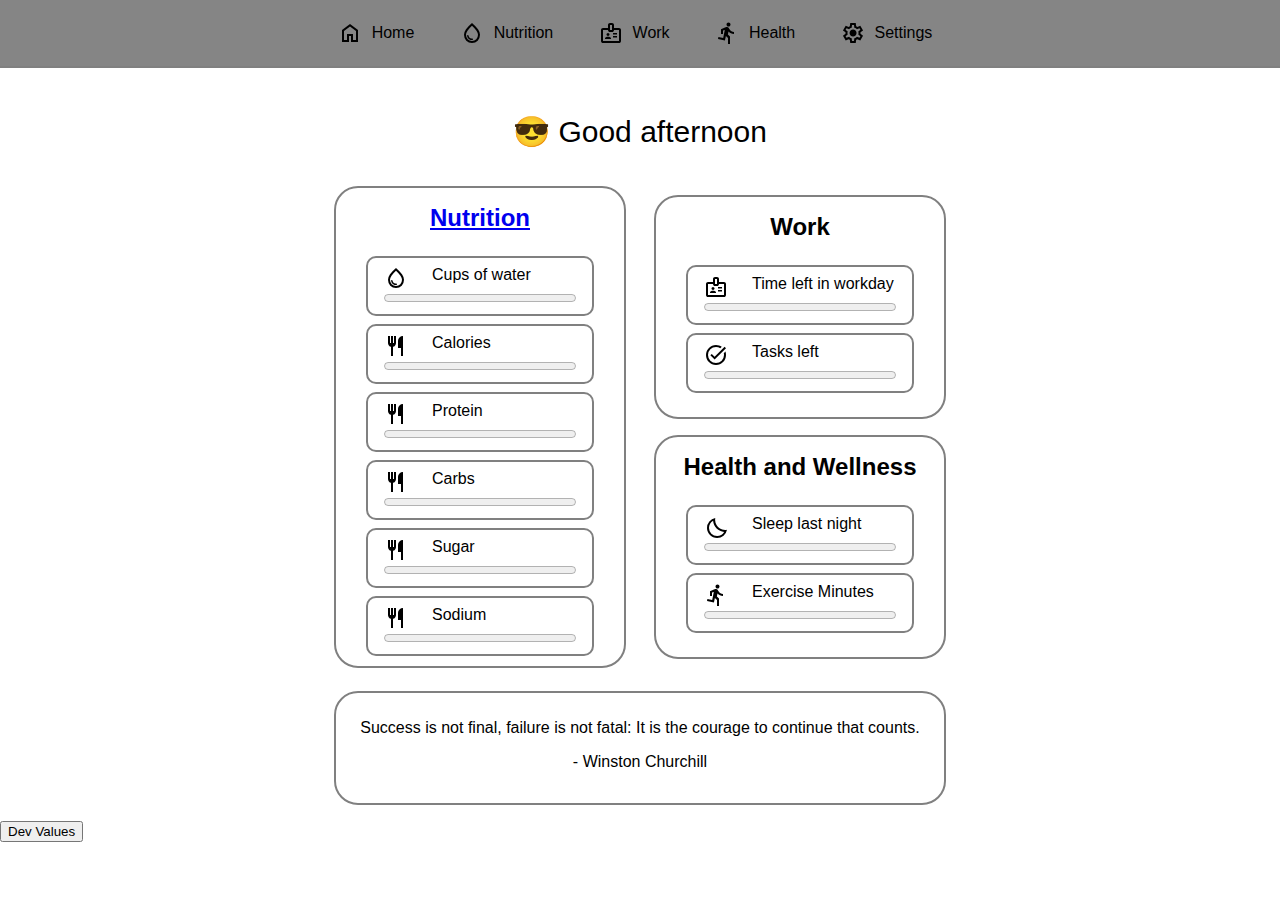
==== index.html @ 545172ee "Add all food stat click popups" ====
<!DOCTYPE html>
<html lang="en">

<head>
    <!-- Import CSS and Scripts-->
    <link rel="stylesheet" href="/css/main.css" />
    <link rel="stylesheet" href="/css/homepage.css" />
    <script src="/scripts/homepage.js"></script>
    <script src="/scripts/motivation.js"></script>
    <!-- Scale page to display width -->
    <meta name="viewport" content="width=device-width, initial-scale=1.0" />
    <!-- Page Title -->
    <title>Progress</title>
    <!-- Favicon -->
    <link rel="icon" type="image/png" href="/assets/favicon/favicon-32x32.png" sizes="32x32" />
    <link rel="icon" type="image/png" href="/assets/favicon/favicon-16x16.png" sizes="16x16" />
</head>

<body>
    <!-- Site Header and Navigation-->
    <header>
        <div class="nav-links">
            <a href="./index.html"><img src="/assets/icons/home.svg" />
                <p>Home</p>
            </a>
            <a href="./pages/nutrition.html"><img src="/assets/icons/water.svg" />
                <p>Nutrition</p>
            </a>
            <a href="./pages/workLife.html"><img src="/assets/icons/work.svg" />
                <p>Work</p>
            </a>
            <a href="./pages/health.html"><img src="/assets/icons/exercise.svg" />
                <p>Health</p>
            </a>
            <a href="./pages/settings.html"><img src="/assets/icons/gear.svg">
                <p>Settings</p>
            </a>
        </div>
    </header>
    <!-- Main Page -->
    <main>
        <div class="greeting">
            <p id="greeting">🌞 Good timeofday</p>
        </div>
        <div class="two-grid-card-container">
            <div class="nutrition-card card">
                <h2><a href="./pages/nutrition.html">Nutrition</a></h2>
                <!-- WATER -->
                <div id="water" onclick="toggleStatInfo('water')" class="stat">
                    <div class="icon-and-label">
                        <img src="/assets/icons/water.svg" />
                        <label for="water-progress-bar">Cups of water</label>
                    </div>
                    <progress id="water-progress-bar" max="100" value="0"></progress>
                </div>
                <!-- CALORIES -->
                <div id="calories" onclick="toggleStatInfo('calories')" class="stat">
                    <div class="icon-and-label">
                        <img src="/assets/icons/food.svg" />
                        <label for="calories-progress-bar">Calories</label>
                    </div>
                    <progress id="calories-progress-bar" max="100" value="0"></progress>
                </div>
                <!-- PROTEIN -->
                <div onclick="toggleStatInfo('protein')" class="stat">
                    <div class="icon-and-label">
                        <img src="/assets/icons/food.svg" />
                        <label for="protein-progress-bar">Protein</label>
                    </div>
                    <progress id="protein-progress-bar" max="100" value="0"></progress>
                </div>
                <!-- CARBS -->
                <div onclick="toggleStatInfo('carbs')" class="stat">
                    <div class="icon-and-label">
                        <img src="/assets/icons/food.svg" />
                        <label for="calories-progress-bar">Carbs</label>
                    </div>
                    <progress id="carbs-progress-bar" max="100" value="0"></progress>
                </div>
                <!-- SUGAR -->
                <div onclick="toggleStatInfo('sugar')" class="stat">
                    <div class="icon-and-label">
                        <img src="/assets/icons/food.svg" />
                        <label for="sugar-progress-bar">Sugar</label>
                    </div>
                    <progress id="sugar-progress-bar" max="100" value="0"></progress>
                </div>
                <!-- SODIUM -->
                <div onclick="toggleStatInfo('sodium')" class="stat">
                    <div class="icon-and-label">
                        <img src="/assets/icons/food.svg" />
                        <label for="sodium-progress-bar">Sodium</label>
                    </div>
                    <progress id="sodium-progress-bar" max="100" value="0"></progress>
                </div>
            </div>
            <div class="card-container">
                <div class="card">
                    <h2>Work</h2>
                    <!-- WORK -->
                    <div id="work" onclick="toggleStatInfo('work')" class="stat">
                        <div class="icon-and-label">
                            <img src="/assets/icons/work.svg" />
                            <label for="work-progress-bar">Time left in workday</label>
                        </div>
                        <progress id="work-progress-bar" max="100" value="0"></progress>
                    </div>
                    <!-- WORK -->
                    <div class="stat">
                        <div class="icon-and-label">
                            <img src="/assets/icons/task.svg" />
                            <label for="task-progress-bar">Tasks left</label>
                        </div>
                        <progress id="task-progress-bar" max="100" value="0"></progress>
                    </div>
                </div>
                <div class="card">
                    <h2>Health and Wellness</h2>
                    <!-- SLEEP -->
                    <div id="sleep" onclick="toggleStatInfo('sleep')" class="stat">
                        <div class="icon-and-label">
                            <img src="/assets/icons/sleep.svg" />
                            <label for="sleep-progress-bar">Sleep last night</label>
                        </div>
                        <progress id="sleep-progress-bar" max="100" value="0"></progress>
                    </div>
                    <!-- EXERCISE -->
                    <div id="exercise" onclick="toggleStatInfo('exercise')" class="stat">
                        <div class="icon-and-label">
                            <img src="/assets/icons/exercise.svg" />
                            <label for="exercise-progress-bar">Exercise Minutes</label>
                        </div>
                        <progress id="exercise-progress-bar" max="100" value="0"></progress>
                    </div>
                </div>
            </div>
        </div>
        <div class="quote-card">
            <p id="quote"></p>
            <p id="author"></p>
        </div>
        <button onclick="devValues()">Dev Values</button>
    </main>
    <div id="overlay" class="overlay">
        <div class="stat-info" id="water-stat-info">
            <p>Water</p>
            <input type="number" id="water-input" placeholder="Cups" />
            <button onclick="addProgress('water', 'waterCurrentAmount', 'waterProgress')">
                Add
            </button>
            <button onclick="closeOverlay()">Close</button>
        </div>
        <div class="stat-info" id="calories-stat-info">
            <p>Calories</p>
            <input type="number" id="calories-input" placeholder="Calories" />
            <button onclick="addProgress('calories', 'caloriesCurrentAmount', 'caloriesProgress')">
                Add
            </button>
            <button onclick="closeOverlay()">Close</button>
        </div>
        <div class="stat-info" id="protein-stat-info">
            <p>Protein</p>
            <input type="number" id="protein-input" placeholder="Protein" />
            <button onclick="addProgress('protein', 'proteinCurrentAmount', 'proteinProgress')">
                Add
            </button>
            <button onclick="closeOverlay()">Close</button>
        </div>
        <div class="stat-info" id="carbs-stat-info">
            <p>Carbs</p>
            <input type="number" id="carbs-input" placeholder="Carbs" />
            <button onclick="addProgress('carbs', 'carbsCurrentAmount', 'carbsProgress')">
                Add
            </button>
            <button onclick="closeOverlay()">Close</button>
        </div>
        <div class="stat-info" id="sugar-stat-info">
            <p>Sugar</p>
            <input type="number" id="sugar-input" placeholder="Sugar" />
            <button onclick="addProgress('sugar', 'sugarCurrentAmount', 'sugarProgress')">
                Add
            </button>
            <button onclick="closeOverlay()">Close</button>
        </div>
        <div class="stat-info" id="sodium-stat-info">
            <p>Sodium</p>
            <input type="number" id="sodium-input" placeholder="Sodium" />
            <button onclick="addProgress('sodium', 'sodiumCurrentAmount', 'sodiumProgress')">
                Add
            </button>
            <button onclick="closeOverlay()">Close</button>
        </div>
        <div class="stat-info" id="work-stat-info">
            <p>Work</p>
            <input type="number" id="work-input" placeholder="Cups" />
            <button onclick="addProgress('work', 'workCurrentAmount', 'workProgress')">
                Add
            </button>
            <button onclick="closeOverlay()">Close</button>
        </div>
        <div class="stat-info" id="sleep-stat-info">
            <p>Sleep</p>
            <input type="number" id="sleep-input" placeholder="Sleep hours" />
            <button onclick="addProgress('sleep', 'sleepCurrentAmount', 'sleepProgress')">
                Add
            </button>
            <button onclick="closeOverlay()">Close</button>
        </div>
        <div class="stat-info" id="exercise-stat-info">
            <p>Exercise</p>
            <input type="number" id="exercise-input" placeholder="Minutes of exercise" />
            <button onclick="addProgress('exercise', 'exerciseCurrentAmount', 'exerciseProgress')">
                Add
            </button>
            <button onclick="closeOverlay()">Close</button>
        </div>
    </div>
</body>

</html>
---- css/main.css ----
:root {
  font-family: Arial, Helvetica, sans-serif;
}

@import "dark.css";
@import "light.css";

body {
  background-color: var(--light-bg-color);
  color: var(--light-text);
}

@media (prefers-color-scheme: dark) {
  body {
    background-color: var(--dark-bg-color);
    color: var(--dark-text);
  }
}

body {
  margin: 0;
}

/* header {
  overflow: hidden;
  padding: 10px 10px;
  text-align: center;
  font-size: 10px;
  font-family: "Roboto", sans-serif;
  font-weight: 500;
  letter-spacing: 2px;
  text-transform: uppercase;
  margin: 10px 10px 10px 10px;
  border-radius: 5px;
  box-shadow: 0 0 10px rgba(0, 0, 0, 0.5);
  transition: 0.5s;
  background-color: var(--obj-bg-color);
  clear: left;
} */

header {
  width: 100%;
  height: fit-content;
  margin: 0;
  margin-bottom: 1em;
  display: inline-block;
  border-bottom: 2px solid grey;
  background-color: rgb(133, 133, 133);
}

div.nav-links {
  display: grid;
  grid-template-columns: auto auto auto auto auto;
  width: 50%;
  margin: auto;
  background-color: rgb(133, 133, 133);
}

header ul {
  list-style-type: none;
  margin: 0;
  padding: 0;
  position: static;
  top: 0px;
}

header li {
  display: inline;
  float: left;
}

header a {
  display: grid;
  grid-template-columns: auto auto;
  padding: 8px;
  text-decoration: none;
  color: black;
}

header img {
  margin: auto;
}

header li.settings {
  float: right;
}

a:visited {
  color: inherit;
}
---- css/homepage.css ----
@import "dark.css";
@import "light.css";

body {
  background-color: var(--light-bg-color);
  color: var(--light-text);
}

.stat-info {
  background-color: var(--light-obj-color);
}

@media (prefers-color-scheme: dark) {
  body {
    background-color: var(--dark-bg-color);
    color: var(--dark-text);
  }
  img {
    filter: invert(100%);
  }
  .stat-info {
    background-color: var(--dark-obj-color);
  }
}

main {
  animation: slideUp ease-in 0.5s 1;
}

div.card-container {
  display: grid;
  row-gap: 1em;
  grid-template-columns: auto;
  margin: auto;
}

div.two-grid-card-container {
  display: grid;
  row-gap: 1em;
  grid-template-columns: auto auto;
  margin: auto;
  width: 50vw;
}

div.card {
  width: 20vw;
  margin: auto;
  border: 2px solid grey;
  border-radius: 24px;
  padding: 1em;
}

.nutrition-card {
  height: 90% !important;
}

div.quote-card {
  border: 2px solid grey;
  border-radius: 24px;
  padding: 1em;
  width: 45vw;
  margin: 1em auto 1em auto;
}

div.card h2 {
  text-align: center;
  margin: 0;
  margin-bottom: 1em;
}

div.stat {
  border: 2px solid grey;
  border-radius: 10px;
  display: grid;
  padding: 0.5em 1em 0.5em 1em;
  column-gap: 1em;
  width: 75%;
  margin: auto;
  grid-template-columns: auto;
  margin-bottom: 0.5em;
}

div.stat img {
  justify-self: left;
}

div.stat label {
  justify-self: left;
  pointer-events: none;
}

div.stat progress {
  width: 100%;
}

div.stat {
  cursor: pointer;
}

div.stat:hover {
  background-color: rgba(0, 72, 255, 0.187);
}

div.stat-info {
  display: none;
  position: fixed;
  text-align: center;
  border: 2px solid grey;
  border-radius: 24px;
  margin: auto;
  padding: 0.5em 1em 0.5em 1em;
  animation: scaleIn ease-in-out 0.25s 1;
  width: 300px;
  height: 100px;
  position: fixed;
  top: calc(50% - 25px);
  left: calc(50% - 175px);
  opacity: 100% !important;
}

div.overlay {
  display: none;
  backdrop-filter: blur(10px);
  width: 100vw;
  height: 100vh;
  position: fixed;
  top: 0%;
  left: 0%;
}

div.stat-info input {
  width: 50%;
}

div.icon-and-label {
  display: grid;
  grid-template-columns: 0.25fr 0.75fr;
}

#author {
  text-align: center;
  margin-top: 1em;
}

#quote {
  text-align: center;
  margin-top: 10px;
}

div.greeting {
  width: 50%;
  margin: auto;
  font-size: 30px;
  text-align: center;
}

@keyframes slideUp {
  0% {
    opacity: 0%;
    transform: translateY(10px);
  }
  100% {
    opacity: 100%;
    transform: translateY(0px);
  }
}

@keyframes scaleIn {
  0% {
    opacity: 0%;
    transform: scale(0);
  }

  100% {
    opacity: 100%;
    transform: scale(1);
  }
}
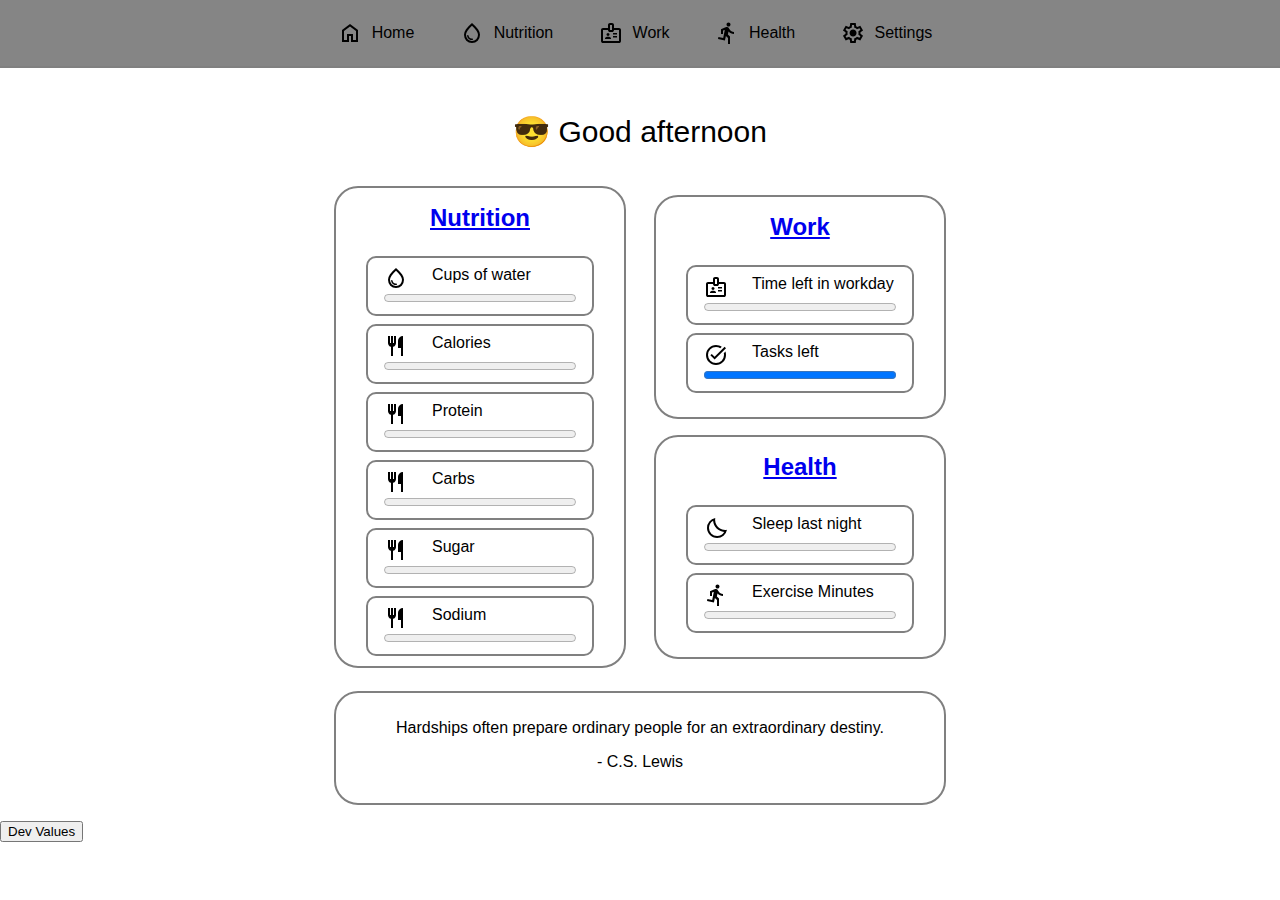
==== commit 1df2d04b: "Links on homepage" ====
--- a/index.html
+++ b/index.html
@@ -96,9 +96,9 @@
             </div>
             <div class="card-container">
                 <div class="card">
-                    <h2>Work</h2>
+                    <h2><a href="./pages/workLife.html">Work</a></h2>
                     <!-- WORK -->
-                    <div id="work" onclick="toggleStatInfo('work')" class="stat">
+                    <div id="work" class="stat">
                         <div class="icon-and-label">
                             <img src="/assets/icons/work.svg" />
                             <label for="work-progress-bar">Time left in workday</label>
@@ -115,7 +115,7 @@
                     </div>
                 </div>
                 <div class="card">
-                    <h2>Health and Wellness</h2>
+                    <h2><a href="./pages/health.html">Health</a></h2>
                     <!-- SLEEP -->
                     <div id="sleep" onclick="toggleStatInfo('sleep')" class="stat">
                         <div class="icon-and-label">
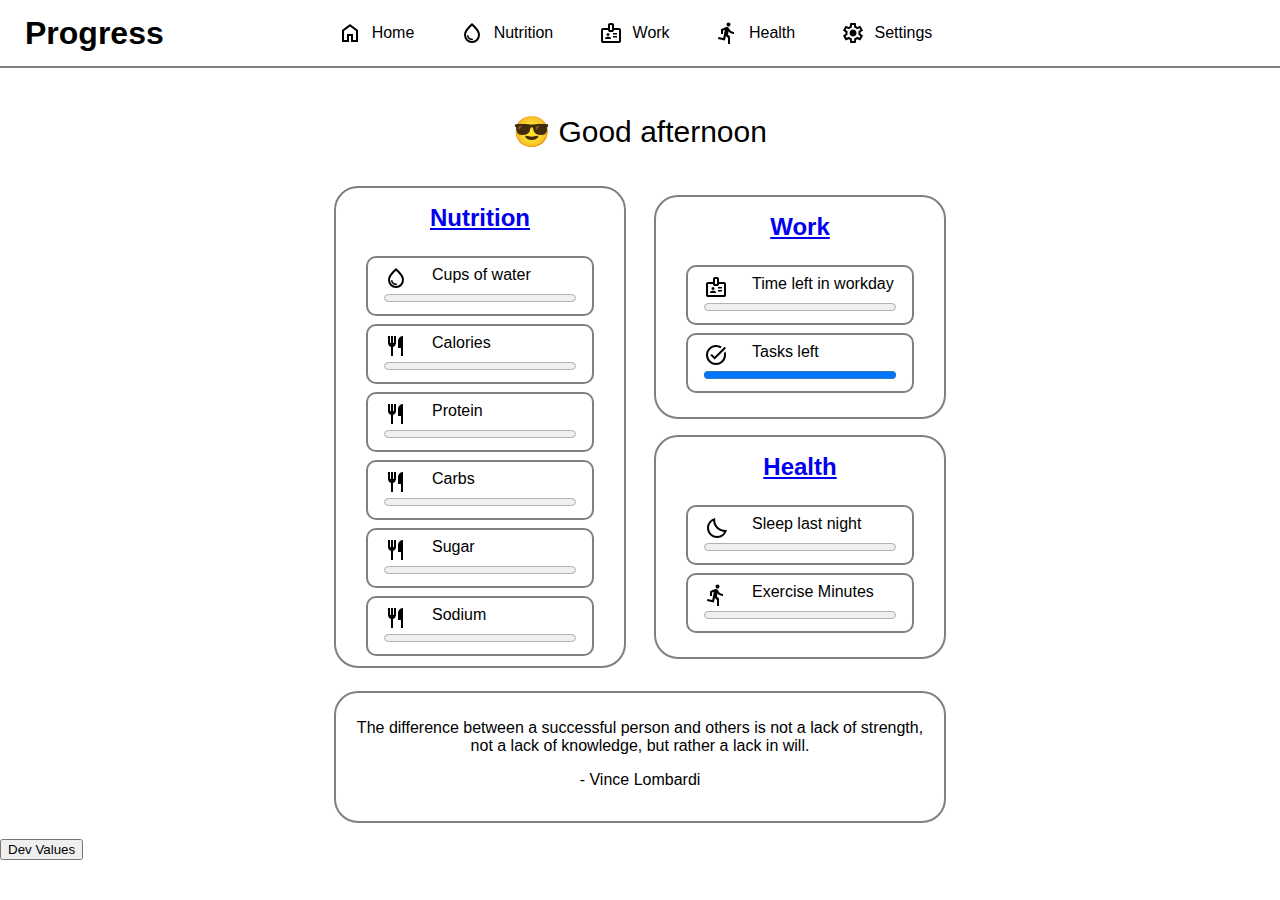
==== commit 4cf18e1e: "Update design of navbar" ====
--- a/index.html
+++ b/index.html
@@ -19,6 +19,7 @@
 <body>
     <!-- Site Header and Navigation-->
     <header>
+        <h1>Progress</h1>
         <div class="nav-links">
             <a href="./index.html"><img src="/assets/icons/home.svg" />
                 <p>Home</p>
--- a/css/main.css
+++ b/css/main.css
@@ -45,7 +45,14 @@
   margin-bottom: 1em;
   display: inline-block;
   border-bottom: 2px solid grey;
-  background-color: rgb(133, 133, 133);
+  background-color: white;
+}
+
+header h1 {
+  position: absolute;
+  top: 15px;
+  left: 25px;
+  margin: 0;
 }
 
 div.nav-links {
@@ -53,7 +60,7 @@
   grid-template-columns: auto auto auto auto auto;
   width: 50%;
   margin: auto;
-  background-color: rgb(133, 133, 133);
+  background-color: white;
 }
 
 header ul {
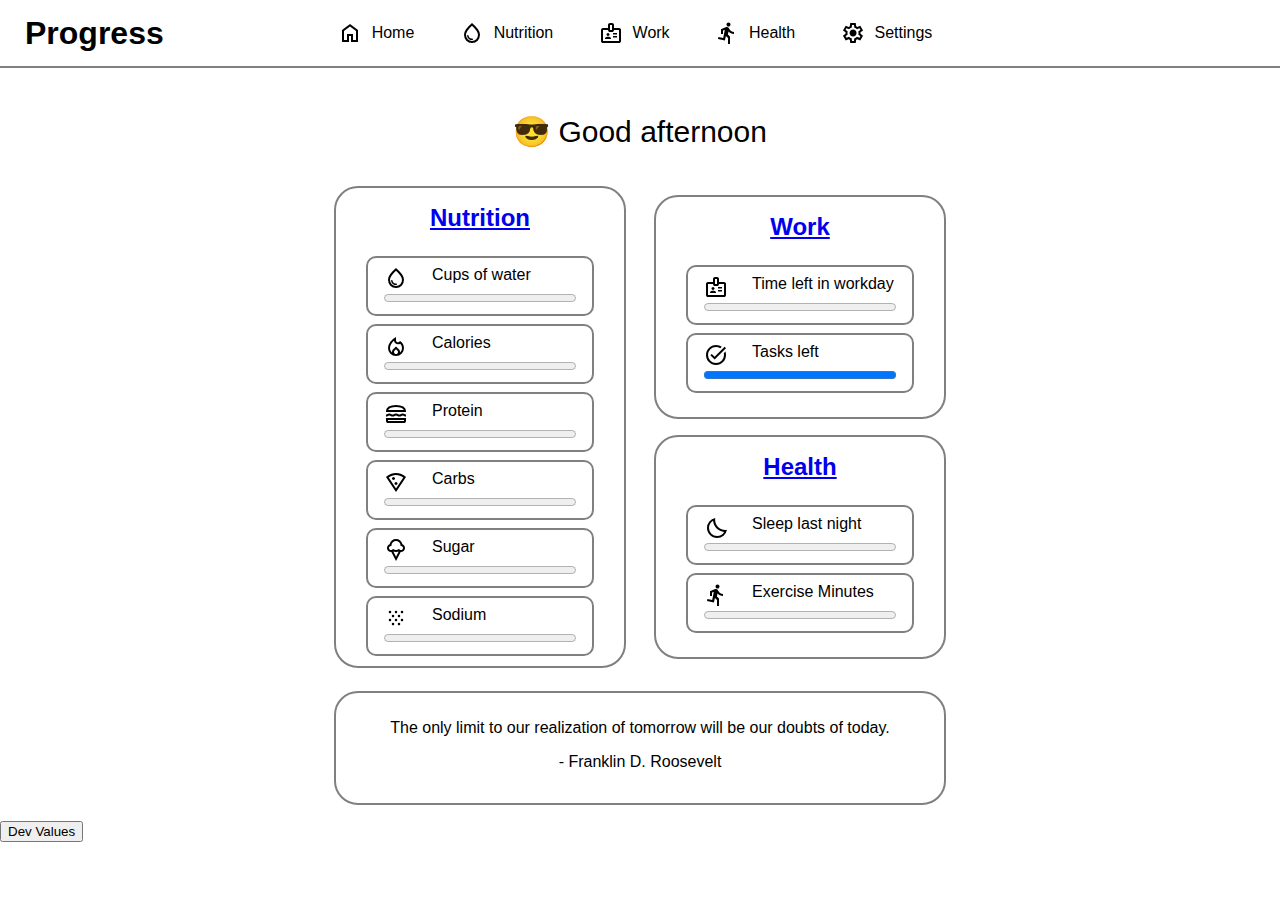
==== commit 7841c0a6: "main icons" ====
--- a/index.html
+++ b/index.html
@@ -57,7 +57,7 @@
                 <!-- CALORIES -->
                 <div id="calories" onclick="toggleStatInfo('calories')" class="stat">
                     <div class="icon-and-label">
-                        <img src="/assets/icons/food.svg" />
+                        <img src="/assets/icons/calories.svg" />
                         <label for="calories-progress-bar">Calories</label>
                     </div>
                     <progress id="calories-progress-bar" max="100" value="0"></progress>
@@ -65,7 +65,7 @@
                 <!-- PROTEIN -->
                 <div onclick="toggleStatInfo('protein')" class="stat">
                     <div class="icon-and-label">
-                        <img src="/assets/icons/food.svg" />
+                        <img src="/assets/icons/protein.svg" />
                         <label for="protein-progress-bar">Protein</label>
                     </div>
                     <progress id="protein-progress-bar" max="100" value="0"></progress>
@@ -73,7 +73,7 @@
                 <!-- CARBS -->
                 <div onclick="toggleStatInfo('carbs')" class="stat">
                     <div class="icon-and-label">
-                        <img src="/assets/icons/food.svg" />
+                        <img src="/assets/icons/carbs.svg" />
                         <label for="calories-progress-bar">Carbs</label>
                     </div>
                     <progress id="carbs-progress-bar" max="100" value="0"></progress>
@@ -81,7 +81,7 @@
                 <!-- SUGAR -->
                 <div onclick="toggleStatInfo('sugar')" class="stat">
                     <div class="icon-and-label">
-                        <img src="/assets/icons/food.svg" />
+                        <img src="/assets/icons/sugar.svg" />
                         <label for="sugar-progress-bar">Sugar</label>
                     </div>
                     <progress id="sugar-progress-bar" max="100" value="0"></progress>
@@ -89,7 +89,7 @@
                 <!-- SODIUM -->
                 <div onclick="toggleStatInfo('sodium')" class="stat">
                     <div class="icon-and-label">
-                        <img src="/assets/icons/food.svg" />
+                        <img src="/assets/icons/salt.svg" />
                         <label for="sodium-progress-bar">Sodium</label>
                     </div>
                     <progress id="sodium-progress-bar" max="100" value="0"></progress>
--- a/css/main.css
+++ b/css/main.css
@@ -6,15 +6,8 @@
 @import "light.css";
 
 body {
-  background-color: var(--light-bg-color);
-  color: var(--light-text);
-}
-
-@media (prefers-color-scheme: dark) {
-  body {
-    background-color: var(--dark-bg-color);
-    color: var(--dark-text);
-  }
+  background-color: var(--bg-color);
+  color: var(--text);
 }
 
 body {
@@ -45,7 +38,8 @@
   margin-bottom: 1em;
   display: inline-block;
   border-bottom: 2px solid grey;
-  background-color: white;
+  background-color: var(--bg-color);
+  color: var(--text-color);
 }
 
 header h1 {
@@ -60,38 +54,26 @@
   grid-template-columns: auto auto auto auto auto;
   width: 50%;
   margin: auto;
-  background-color: white;
-}
-
-header ul {
-  list-style-type: none;
-  margin: 0;
-  padding: 0;
-  position: static;
-  top: 0px;
-}
-
-header li {
-  display: inline;
-  float: left;
+  background-color: var(--bg-color);
 }
 
 header a {
   display: grid;
   grid-template-columns: auto auto;
-  padding: 8px;
+  margin: 8px;
   text-decoration: none;
   color: black;
+}
+
+header a:hover {
+  background-color: var(--obj-color);
+  border-radius: 24px;
 }
 
 header img {
   margin: auto;
 }
 
-header li.settings {
-  float: right;
-}
-
 a:visited {
   color: inherit;
 }
--- a/css/homepage.css
+++ b/css/homepage.css
@@ -2,24 +2,20 @@
 @import "light.css";
 
 body {
-  background-color: var(--light-bg-color);
-  color: var(--light-text);
+  background-color: var(--bg-color);
+  color: var(--text);
 }
 
 .stat-info {
-  background-color: var(--light-obj-color);
+  background-color: var(--obj-color);
 }
 
 @media (prefers-color-scheme: dark) {
-  body {
-    background-color: var(--dark-bg-color);
-    color: var(--dark-text);
-  }
   img {
     filter: invert(100%);
   }
   .stat-info {
-    background-color: var(--dark-obj-color);
+    background-color: var(--obj-color);
   }
 }
 
@@ -48,6 +44,7 @@
   border: 2px solid grey;
   border-radius: 24px;
   padding: 1em;
+  background-color: var(--bg-color);
 }
 
 .nutrition-card {
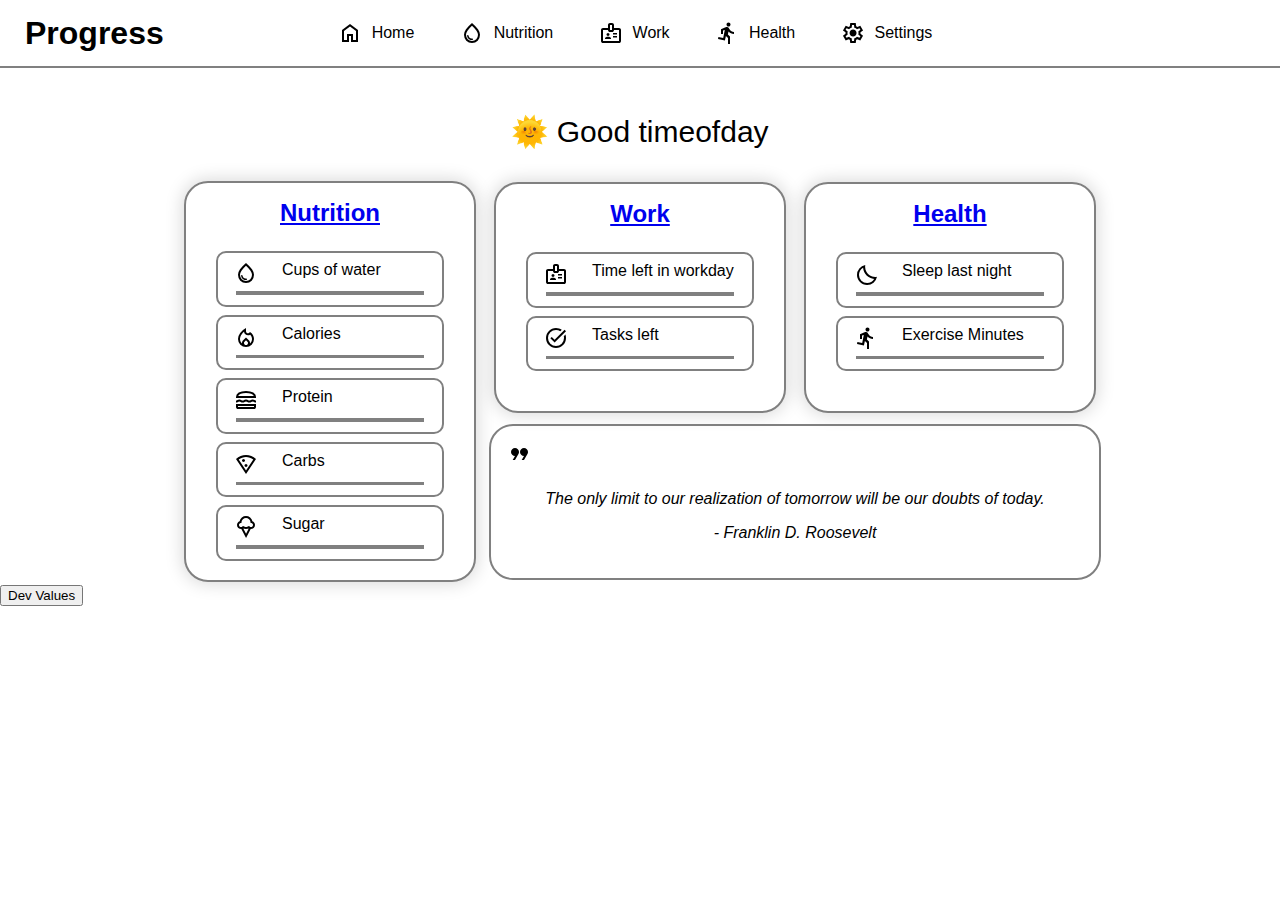
==== commit 6d9d844b: "Homepage switch to 3 columns" ====
--- a/index.html
+++ b/index.html
@@ -87,58 +87,59 @@
                     <progress id="sugar-progress-bar" max="100" value="0"></progress>
                 </div>
                 <!-- SODIUM -->
-                <div onclick="toggleStatInfo('sodium')" class="stat">
+                <!-- <div onclick="toggleStatInfo('sodium')" class="stat">
                     <div class="icon-and-label">
                         <img src="/assets/icons/salt.svg" />
                         <label for="sodium-progress-bar">Sodium</label>
                     </div>
                     <progress id="sodium-progress-bar" max="100" value="0"></progress>
-                </div>
-            </div>
-            <div class="card-container">
-                <div class="card">
-                    <h2><a href="./pages/workLife.html">Work</a></h2>
-                    <!-- WORK -->
-                    <div id="work" class="stat">
-                        <div class="icon-and-label">
-                            <img src="/assets/icons/work.svg" />
-                            <label for="work-progress-bar">Time left in workday</label>
-                        </div>
-                        <progress id="work-progress-bar" max="100" value="0"></progress>
-                    </div>
-                    <!-- WORK -->
-                    <div class="stat">
-                        <div class="icon-and-label">
-                            <img src="/assets/icons/task.svg" />
-                            <label for="task-progress-bar">Tasks left</label>
-                        </div>
-                        <progress id="task-progress-bar" max="100" value="0"></progress>
-                    </div>
-                </div>
-                <div class="card">
-                    <h2><a href="./pages/health.html">Health</a></h2>
-                    <!-- SLEEP -->
-                    <div id="sleep" onclick="toggleStatInfo('sleep')" class="stat">
-                        <div class="icon-and-label">
-                            <img src="/assets/icons/sleep.svg" />
-                            <label for="sleep-progress-bar">Sleep last night</label>
-                        </div>
-                        <progress id="sleep-progress-bar" max="100" value="0"></progress>
-                    </div>
-                    <!-- EXERCISE -->
-                    <div id="exercise" onclick="toggleStatInfo('exercise')" class="stat">
-                        <div class="icon-and-label">
-                            <img src="/assets/icons/exercise.svg" />
-                            <label for="exercise-progress-bar">Exercise Minutes</label>
-                        </div>
-                        <progress id="exercise-progress-bar" max="100" value="0"></progress>
-                    </div>
-                </div>
-            </div>
-        </div>
-        <div class="quote-card">
-            <p id="quote"></p>
-            <p id="author"></p>
+                </div> -->
+            </div>
+            <div class="card">
+                <h2><a href="./pages/workLife.html">Work</a></h2>
+                <!-- WORK -->
+                <div id="work" class="stat">
+                    <div class="icon-and-label">
+                        <img src="/assets/icons/work.svg" />
+                        <label for="work-progress-bar">Time left in workday</label>
+                    </div>
+                    <progress id="work-progress-bar" max="100" value="0"></progress>
+                </div>
+                <!-- WORK -->
+                <div class="stat">
+                    <div class="icon-and-label">
+                        <img src="/assets/icons/task.svg" />
+                        <label for="task-progress-bar">Tasks left</label>
+                    </div>
+                    <progress id="task-progress-bar" max="100" value="0"></progress>
+                </div>
+            </div>
+            <div class="card">
+                <h2><a href="./pages/health.html">Health</a></h2>
+                <!-- SLEEP -->
+                <div id="sleep" onclick="toggleStatInfo('sleep')" class="stat">
+                    <div class="icon-and-label">
+                        <img src="/assets/icons/sleep.svg" />
+                        <label for="sleep-progress-bar">Sleep last night</label>
+                    </div>
+                    <progress id="sleep-progress-bar" max="100" value="0"></progress>
+                </div>
+                <!-- EXERCISE -->
+                <div id="exercise" onclick="toggleStatInfo('exercise')" class="stat">
+                    <div class="icon-and-label">
+                        <img src="/assets/icons/exercise.svg" />
+                        <label for="exercise-progress-bar">Exercise Minutes</label>
+                    </div>
+                    <progress id="exercise-progress-bar" max="100" value="0"></progress>
+                </div>
+            </div>
+            <div class="quote-card">
+                <img src="/assets/icons/quote.svg">
+                <div class="quote-text">
+                    <p id="quote"></p>
+                    <p id="author"></p>
+                </div>
+            </div>
         </div>
         <button onclick="devValues()">Dev Values</button>
     </main>
--- a/css/homepage.css
+++ b/css/homepage.css
@@ -32,31 +32,42 @@
 
 div.two-grid-card-container {
   display: grid;
-  row-gap: 1em;
-  grid-template-columns: auto auto;
+  column-gap: 0.5em;
+  row-gap: 0.5em;
+  grid-template-columns: 1fr 1fr 1fr;
   margin: auto;
-  width: 50vw;
+  width: fit-content;
 }
 
 div.card {
   width: 20vw;
+  height: 82%;
   margin: auto;
   border: 2px solid grey;
   border-radius: 24px;
   padding: 1em;
   background-color: var(--bg-color);
+  box-shadow: 0px 0px 17px 2px rgba(0,0,0,0.15);
 }
 
 .nutrition-card {
   height: 90% !important;
+  grid-row: 1 / span 2;
 }
 
 div.quote-card {
+  display: grid;
+  grid-column: 2 / span 2;
   border: 2px solid grey;
   border-radius: 24px;
   padding: 1em;
   width: 45vw;
-  margin: 1em auto 1em auto;
+  height: 75%;
+}
+
+div.quote-text {
+  margin: auto;
+  font-style: italic;
 }
 
 div.card h2 {
@@ -88,6 +99,12 @@
 
 div.stat progress {
   width: 100%;
+  border: 2px solid;
+  border-color: var(--bg-color);
+  border-radius: 24px;
+  height: 7.5px;
+  margin-top: 0.25em;
+  background-color: rgba(124, 122, 122, 0.2);
 }
 
 div.stat {
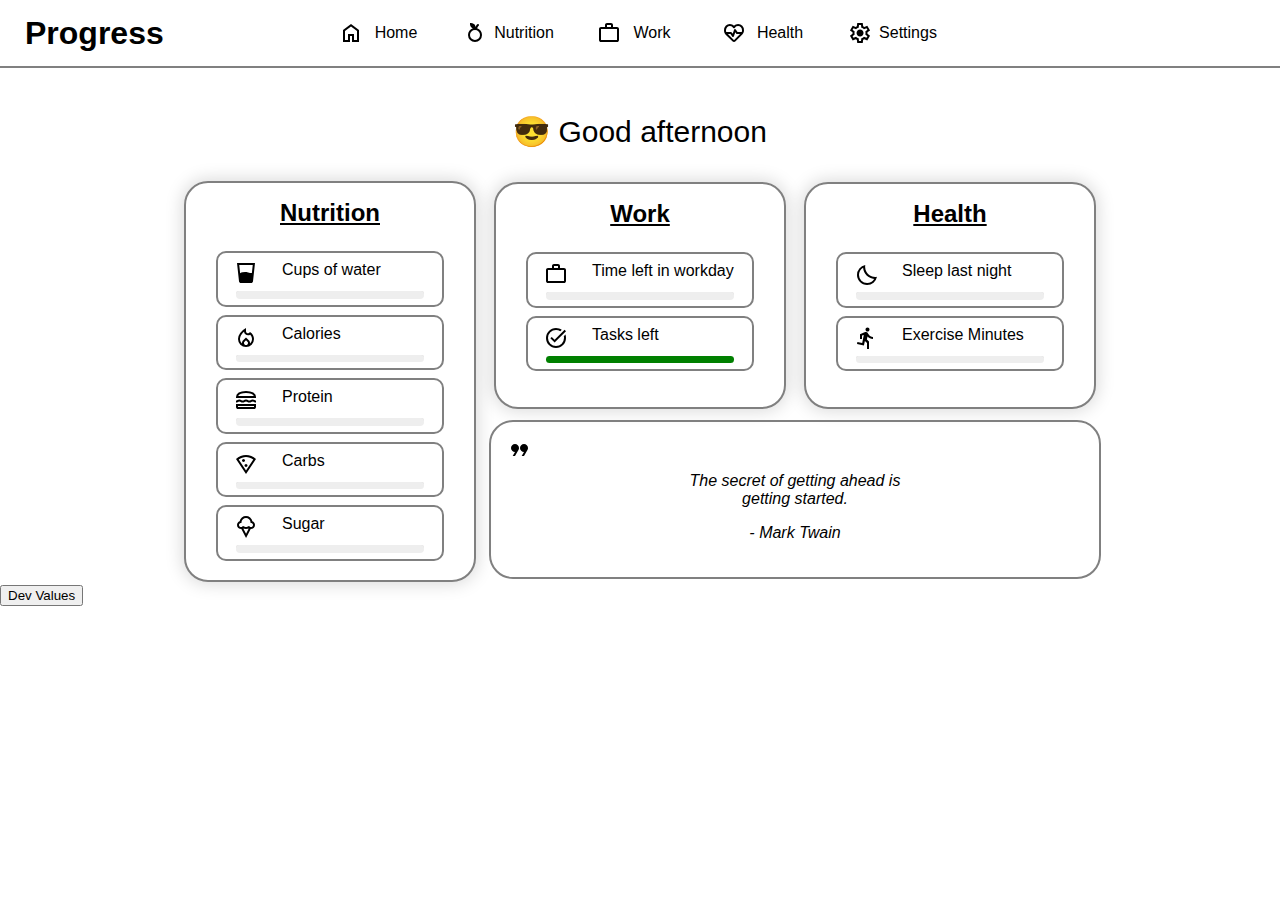
==== commit c376c9e5: "Update some icons" ====
--- a/index.html
+++ b/index.html
@@ -24,13 +24,13 @@
             <a href="./index.html"><img src="/assets/icons/home.svg" />
                 <p>Home</p>
             </a>
-            <a href="./pages/nutrition.html"><img src="/assets/icons/water.svg" />
+            <a href="./pages/nutrition.html"><img src="/assets/icons/nutrition.svg" />
                 <p>Nutrition</p>
             </a>
             <a href="./pages/workLife.html"><img src="/assets/icons/work.svg" />
                 <p>Work</p>
             </a>
-            <a href="./pages/health.html"><img src="/assets/icons/exercise.svg" />
+            <a href="./pages/health.html"><img src="/assets/icons/health.svg" />
                 <p>Health</p>
             </a>
             <a href="./pages/settings.html"><img src="/assets/icons/gear.svg">
--- a/css/main.css
+++ b/css/main.css
@@ -62,7 +62,8 @@
   grid-template-columns: auto auto;
   margin: 8px;
   text-decoration: none;
-  color: black;
+  color: inherit;
+  min-width: 110px;
 }
 
 header a:hover {
@@ -72,8 +73,25 @@
 
 header img {
   margin: auto;
+  width: 24px;
+  height: 24px;
 }
 
-a:visited {
+a, a:visited {
   color: inherit;
 }
+
+main {
+    animation: slideUp ease-in 0.5s 1;
+}
+
+@keyframes slideUp {
+    0% {
+      opacity: 0%;
+      transform: translateY(10px);
+    }
+    100% {
+      opacity: 100%;
+      transform: translateY(0px);
+    }
+  }--- a/css/homepage.css
+++ b/css/homepage.css
@@ -16,6 +16,12 @@
   }
   .stat-info {
     background-color: var(--obj-color);
+  }
+  div.stat progress::-moz-progress-bar {
+    background-color: rgb(134, 134, 240);
+  }
+  div.stat progress::-webkit-progress-value {
+    background-color: rgb(134, 134, 240);
   }
 }
 
@@ -105,6 +111,16 @@
   height: 7.5px;
   margin-top: 0.25em;
   background-color: rgba(124, 122, 122, 0.2);
+}
+
+div.stat progress::-webkit-progress-bar {
+  height: 7.5px;
+  border-radius: 24px;
+  background-color: var(--obj-color);
+}
+
+div.stat progress::-webkit-progress-value {
+  border-radius: 24px;
 }
 
 div.stat {
@@ -157,8 +173,9 @@
 }
 
 #quote {
-  text-align: center;
-  margin-top: 10px;
+  width: 80%;
+  margin: auto;
+  text-align: center;
 }
 
 div.greeting {
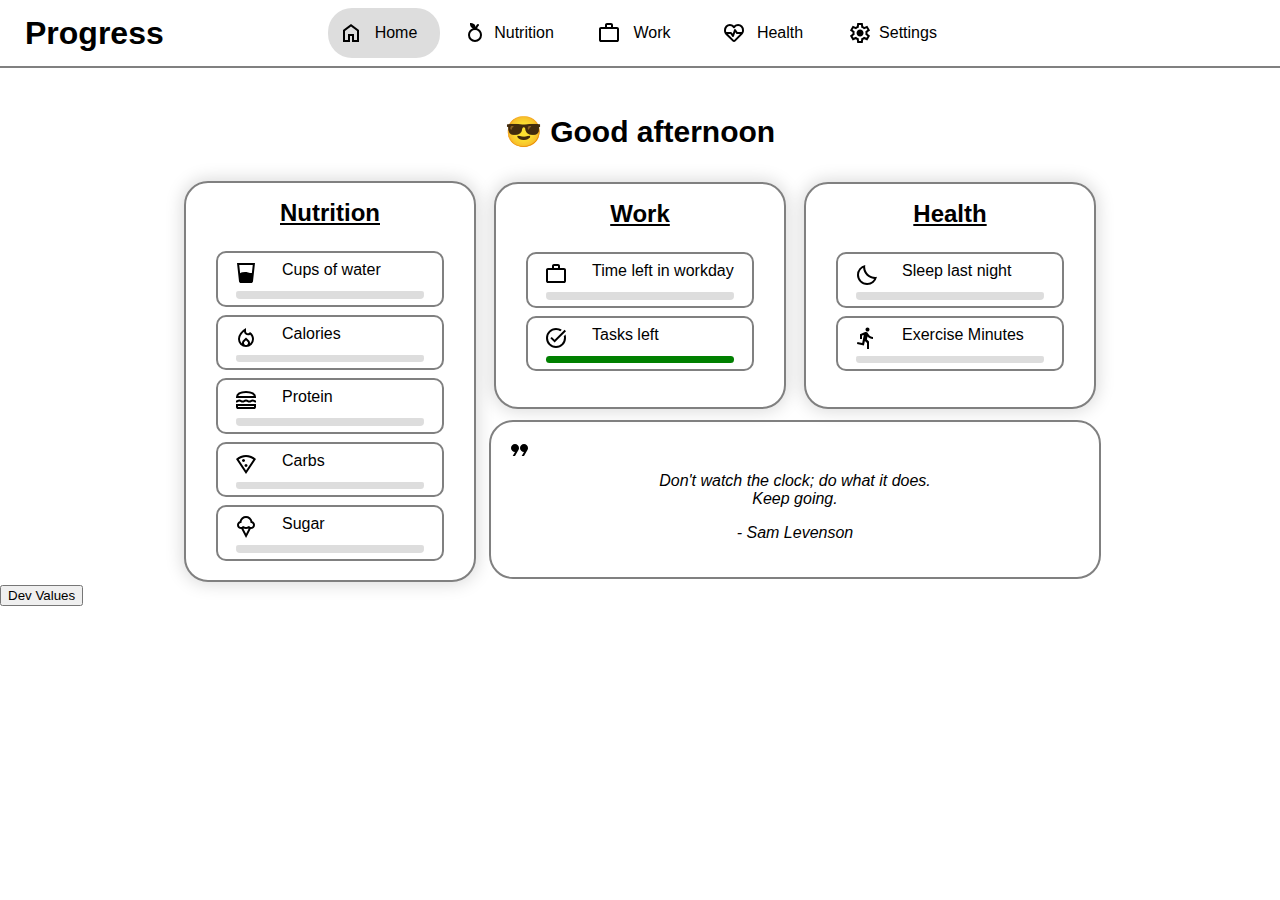
==== commit e1366742: "set active nav bar element" ====
--- a/index.html
+++ b/index.html
@@ -21,7 +21,7 @@
     <header>
         <h1>Progress</h1>
         <div class="nav-links">
-            <a href="./index.html"><img src="/assets/icons/home.svg" />
+            <a class="active" href="./index.html"><img src="/assets/icons/home.svg" />
                 <p>Home</p>
             </a>
             <a href="./pages/nutrition.html"><img src="/assets/icons/nutrition.svg" />
--- a/css/main.css
+++ b/css/main.css
@@ -66,8 +66,13 @@
   min-width: 110px;
 }
 
-header a:hover {
-  background-color: var(--obj-color);
+header a.active {
+    background-color:var(--obj-color);
+    border-radius:24px;
+}
+
+header a:hover , a.active:hover{
+  background-color: var(--alt-obj-color);
   border-radius: 24px;
 }
 
@@ -79,6 +84,11 @@
 
 a, a:visited {
   color: inherit;
+}
+
+header a.active {
+    background-color:var(--obj-color);
+    border-radius:24px;
 }
 
 main {
--- a/css/homepage.css
+++ b/css/homepage.css
@@ -182,6 +182,7 @@
   width: 50%;
   margin: auto;
   font-size: 30px;
+  font-weight: bold;
   text-align: center;
 }
 
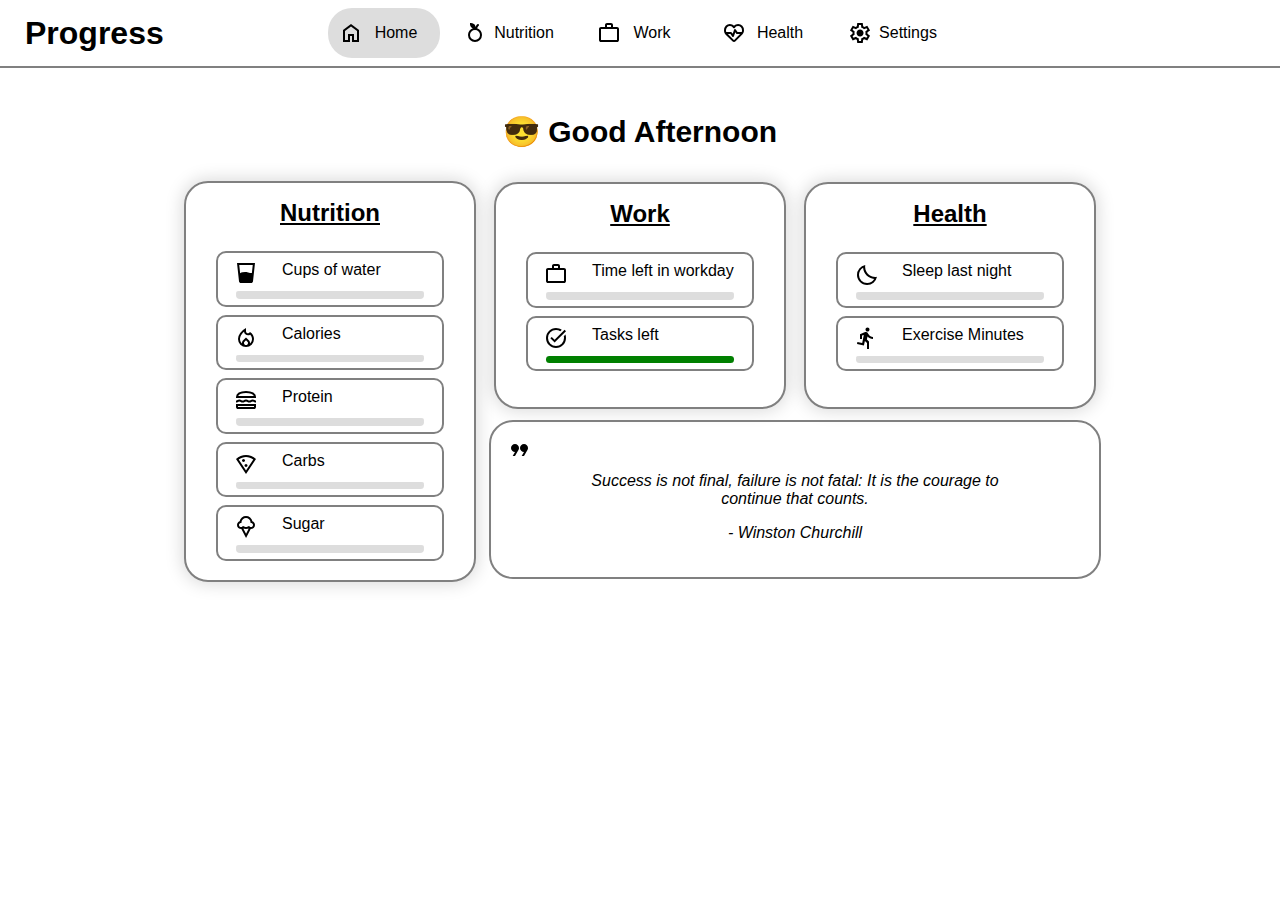
==== commit 83259407: "hide devvalues" ====
--- a/index.html
+++ b/index.html
@@ -1,7 +1,6 @@
 <!DOCTYPE html>
 <html lang="en">
-
-<head>
+  <head>
     <!-- Import CSS and Scripts-->
     <link rel="stylesheet" href="/css/main.css" />
     <link rel="stylesheet" href="/css/homepage.css" />
@@ -12,211 +11,246 @@
     <!-- Page Title -->
     <title>Progress</title>
     <!-- Favicon -->
-    <link rel="icon" type="image/png" href="/assets/favicon/favicon-32x32.png" sizes="32x32" />
-    <link rel="icon" type="image/png" href="/assets/favicon/favicon-16x16.png" sizes="16x16" />
-</head>
+    <link
+      rel="icon"
+      type="image/png"
+      href="/assets/favicon/favicon-32x32.png"
+      sizes="32x32"
+    />
+    <link
+      rel="icon"
+      type="image/png"
+      href="/assets/favicon/favicon-16x16.png"
+      sizes="16x16"
+    />
+  </head>
 
-<body>
+  <body>
     <!-- Site Header and Navigation-->
     <header>
-        <h1>Progress</h1>
-        <div class="nav-links">
-            <a class="active" href="./index.html"><img src="/assets/icons/home.svg" />
-                <p>Home</p>
-            </a>
-            <a href="./pages/nutrition.html"><img src="/assets/icons/nutrition.svg" />
-                <p>Nutrition</p>
-            </a>
-            <a href="./pages/workLife.html"><img src="/assets/icons/work.svg" />
-                <p>Work</p>
-            </a>
-            <a href="./pages/health.html"><img src="/assets/icons/health.svg" />
-                <p>Health</p>
-            </a>
-            <a href="./pages/settings.html"><img src="/assets/icons/gear.svg">
-                <p>Settings</p>
-            </a>
-        </div>
+      <h1>Progress</h1>
+      <div class="nav-links">
+        <a class="active" href="./index.html"
+          ><img src="/assets/icons/home.svg" />
+          <p>Home</p>
+        </a>
+        <a href="./pages/nutrition.html"
+          ><img src="/assets/icons/nutrition.svg" />
+          <p>Nutrition</p>
+        </a>
+        <a href="./pages/workLife.html"
+          ><img src="/assets/icons/work.svg" />
+          <p>Work</p>
+        </a>
+        <a href="./pages/health.html"
+          ><img src="/assets/icons/health.svg" />
+          <p>Health</p>
+        </a>
+        <a href="./pages/settings.html"
+          ><img src="/assets/icons/gear.svg" />
+          <p>Settings</p>
+        </a>
+      </div>
     </header>
     <!-- Main Page -->
     <main>
-        <div class="greeting">
-            <p id="greeting">🌞 Good timeofday</p>
-        </div>
-        <div class="two-grid-card-container">
-            <div class="nutrition-card card">
-                <h2><a href="./pages/nutrition.html">Nutrition</a></h2>
-                <!-- WATER -->
-                <div id="water" onclick="toggleStatInfo('water')" class="stat">
-                    <div class="icon-and-label">
-                        <img src="/assets/icons/water.svg" />
-                        <label for="water-progress-bar">Cups of water</label>
-                    </div>
-                    <progress id="water-progress-bar" max="100" value="0"></progress>
-                </div>
-                <!-- CALORIES -->
-                <div id="calories" onclick="toggleStatInfo('calories')" class="stat">
-                    <div class="icon-and-label">
-                        <img src="/assets/icons/calories.svg" />
-                        <label for="calories-progress-bar">Calories</label>
-                    </div>
-                    <progress id="calories-progress-bar" max="100" value="0"></progress>
-                </div>
-                <!-- PROTEIN -->
-                <div onclick="toggleStatInfo('protein')" class="stat">
-                    <div class="icon-and-label">
-                        <img src="/assets/icons/protein.svg" />
-                        <label for="protein-progress-bar">Protein</label>
-                    </div>
-                    <progress id="protein-progress-bar" max="100" value="0"></progress>
-                </div>
-                <!-- CARBS -->
-                <div onclick="toggleStatInfo('carbs')" class="stat">
-                    <div class="icon-and-label">
-                        <img src="/assets/icons/carbs.svg" />
-                        <label for="calories-progress-bar">Carbs</label>
-                    </div>
-                    <progress id="carbs-progress-bar" max="100" value="0"></progress>
-                </div>
-                <!-- SUGAR -->
-                <div onclick="toggleStatInfo('sugar')" class="stat">
-                    <div class="icon-and-label">
-                        <img src="/assets/icons/sugar.svg" />
-                        <label for="sugar-progress-bar">Sugar</label>
-                    </div>
-                    <progress id="sugar-progress-bar" max="100" value="0"></progress>
-                </div>
-                <!-- SODIUM -->
-                <!-- <div onclick="toggleStatInfo('sodium')" class="stat">
+      <div class="greeting">
+        <p id="greeting">🌞 Good timeofday</p>
+      </div>
+      <div class="two-grid-card-container">
+        <div class="nutrition-card card">
+          <h2><a href="./pages/nutrition.html">Nutrition</a></h2>
+          <!-- WATER -->
+          <div id="water" onclick="toggleStatInfo('water')" class="stat">
+            <div class="icon-and-label">
+              <img src="/assets/icons/water.svg" />
+              <label for="water-progress-bar">Cups of water</label>
+            </div>
+            <progress id="water-progress-bar" max="100" value="0"></progress>
+          </div>
+          <!-- CALORIES -->
+          <div id="calories" onclick="toggleStatInfo('calories')" class="stat">
+            <div class="icon-and-label">
+              <img src="/assets/icons/calories.svg" />
+              <label for="calories-progress-bar">Calories</label>
+            </div>
+            <progress id="calories-progress-bar" max="100" value="0"></progress>
+          </div>
+          <!-- PROTEIN -->
+          <div onclick="toggleStatInfo('protein')" class="stat">
+            <div class="icon-and-label">
+              <img src="/assets/icons/protein.svg" />
+              <label for="protein-progress-bar">Protein</label>
+            </div>
+            <progress id="protein-progress-bar" max="100" value="0"></progress>
+          </div>
+          <!-- CARBS -->
+          <div onclick="toggleStatInfo('carbs')" class="stat">
+            <div class="icon-and-label">
+              <img src="/assets/icons/carbs.svg" />
+              <label for="calories-progress-bar">Carbs</label>
+            </div>
+            <progress id="carbs-progress-bar" max="100" value="0"></progress>
+          </div>
+          <!-- SUGAR -->
+          <div onclick="toggleStatInfo('sugar')" class="stat">
+            <div class="icon-and-label">
+              <img src="/assets/icons/sugar.svg" />
+              <label for="sugar-progress-bar">Sugar</label>
+            </div>
+            <progress id="sugar-progress-bar" max="100" value="0"></progress>
+          </div>
+          <!-- SODIUM -->
+          <!-- <div onclick="toggleStatInfo('sodium')" class="stat">
                     <div class="icon-and-label">
                         <img src="/assets/icons/salt.svg" />
                         <label for="sodium-progress-bar">Sodium</label>
                     </div>
                     <progress id="sodium-progress-bar" max="100" value="0"></progress>
                 </div> -->
-            </div>
-            <div class="card">
-                <h2><a href="./pages/workLife.html">Work</a></h2>
-                <!-- WORK -->
-                <div id="work" class="stat">
-                    <div class="icon-and-label">
-                        <img src="/assets/icons/work.svg" />
-                        <label for="work-progress-bar">Time left in workday</label>
-                    </div>
-                    <progress id="work-progress-bar" max="100" value="0"></progress>
-                </div>
-                <!-- WORK -->
-                <div class="stat">
-                    <div class="icon-and-label">
-                        <img src="/assets/icons/task.svg" />
-                        <label for="task-progress-bar">Tasks left</label>
-                    </div>
-                    <progress id="task-progress-bar" max="100" value="0"></progress>
-                </div>
-            </div>
-            <div class="card">
-                <h2><a href="./pages/health.html">Health</a></h2>
-                <!-- SLEEP -->
-                <div id="sleep" onclick="toggleStatInfo('sleep')" class="stat">
-                    <div class="icon-and-label">
-                        <img src="/assets/icons/sleep.svg" />
-                        <label for="sleep-progress-bar">Sleep last night</label>
-                    </div>
-                    <progress id="sleep-progress-bar" max="100" value="0"></progress>
-                </div>
-                <!-- EXERCISE -->
-                <div id="exercise" onclick="toggleStatInfo('exercise')" class="stat">
-                    <div class="icon-and-label">
-                        <img src="/assets/icons/exercise.svg" />
-                        <label for="exercise-progress-bar">Exercise Minutes</label>
-                    </div>
-                    <progress id="exercise-progress-bar" max="100" value="0"></progress>
-                </div>
-            </div>
-            <div class="quote-card">
-                <img src="/assets/icons/quote.svg">
-                <div class="quote-text">
-                    <p id="quote"></p>
-                    <p id="author"></p>
-                </div>
-            </div>
-        </div>
-        <button onclick="devValues()">Dev Values</button>
+        </div>
+        <div class="card">
+          <h2><a href="./pages/workLife.html">Work</a></h2>
+          <!-- WORK -->
+          <div id="work" class="stat">
+            <div class="icon-and-label">
+              <img src="/assets/icons/work.svg" />
+              <label for="work-progress-bar">Time left in workday</label>
+            </div>
+            <progress id="work-progress-bar" max="100" value="0"></progress>
+          </div>
+          <!-- WORK -->
+          <div class="stat">
+            <div class="icon-and-label">
+              <img src="/assets/icons/task.svg" />
+              <label for="task-progress-bar">Tasks left</label>
+            </div>
+            <progress id="task-progress-bar" max="100" value="0"></progress>
+          </div>
+        </div>
+        <div class="card">
+          <h2><a href="./pages/health.html">Health</a></h2>
+          <!-- SLEEP -->
+          <div id="sleep" onclick="toggleStatInfo('sleep')" class="stat">
+            <div class="icon-and-label">
+              <img src="/assets/icons/sleep.svg" />
+              <label for="sleep-progress-bar">Sleep last night</label>
+            </div>
+            <progress id="sleep-progress-bar" max="100" value="0"></progress>
+          </div>
+          <!-- EXERCISE -->
+          <div id="exercise" onclick="toggleStatInfo('exercise')" class="stat">
+            <div class="icon-and-label">
+              <img src="/assets/icons/exercise.svg" />
+              <label for="exercise-progress-bar">Exercise Minutes</label>
+            </div>
+            <progress id="exercise-progress-bar" max="100" value="0"></progress>
+          </div>
+        </div>
+        <div class="quote-card">
+          <img src="/assets/icons/quote.svg" onclick="devValues()" />
+          <div class="quote-text">
+            <p id="quote"></p>
+            <p id="author"></p>
+          </div>
+        </div>
+      </div>
     </main>
     <div id="overlay" class="overlay">
-        <div class="stat-info" id="water-stat-info">
-            <p>Water</p>
-            <input type="number" id="water-input" placeholder="Cups" />
-            <button onclick="addProgress('water', 'waterCurrentAmount', 'waterProgress')">
-                Add
-            </button>
-            <button onclick="closeOverlay()">Close</button>
-        </div>
-        <div class="stat-info" id="calories-stat-info">
-            <p>Calories</p>
-            <input type="number" id="calories-input" placeholder="Calories" />
-            <button onclick="addProgress('calories', 'caloriesCurrentAmount', 'caloriesProgress')">
-                Add
-            </button>
-            <button onclick="closeOverlay()">Close</button>
-        </div>
-        <div class="stat-info" id="protein-stat-info">
-            <p>Protein</p>
-            <input type="number" id="protein-input" placeholder="Protein" />
-            <button onclick="addProgress('protein', 'proteinCurrentAmount', 'proteinProgress')">
-                Add
-            </button>
-            <button onclick="closeOverlay()">Close</button>
-        </div>
-        <div class="stat-info" id="carbs-stat-info">
-            <p>Carbs</p>
-            <input type="number" id="carbs-input" placeholder="Carbs" />
-            <button onclick="addProgress('carbs', 'carbsCurrentAmount', 'carbsProgress')">
-                Add
-            </button>
-            <button onclick="closeOverlay()">Close</button>
-        </div>
-        <div class="stat-info" id="sugar-stat-info">
-            <p>Sugar</p>
-            <input type="number" id="sugar-input" placeholder="Sugar" />
-            <button onclick="addProgress('sugar', 'sugarCurrentAmount', 'sugarProgress')">
-                Add
-            </button>
-            <button onclick="closeOverlay()">Close</button>
-        </div>
-        <div class="stat-info" id="sodium-stat-info">
-            <p>Sodium</p>
-            <input type="number" id="sodium-input" placeholder="Sodium" />
-            <button onclick="addProgress('sodium', 'sodiumCurrentAmount', 'sodiumProgress')">
-                Add
-            </button>
-            <button onclick="closeOverlay()">Close</button>
-        </div>
-        <div class="stat-info" id="work-stat-info">
-            <p>Work</p>
-            <input type="number" id="work-input" placeholder="Cups" />
-            <button onclick="addProgress('work', 'workCurrentAmount', 'workProgress')">
-                Add
-            </button>
-            <button onclick="closeOverlay()">Close</button>
-        </div>
-        <div class="stat-info" id="sleep-stat-info">
-            <p>Sleep</p>
-            <input type="number" id="sleep-input" placeholder="Sleep hours" />
-            <button onclick="addProgress('sleep', 'sleepCurrentAmount', 'sleepProgress')">
-                Add
-            </button>
-            <button onclick="closeOverlay()">Close</button>
-        </div>
-        <div class="stat-info" id="exercise-stat-info">
-            <p>Exercise</p>
-            <input type="number" id="exercise-input" placeholder="Minutes of exercise" />
-            <button onclick="addProgress('exercise', 'exerciseCurrentAmount', 'exerciseProgress')">
-                Add
-            </button>
-            <button onclick="closeOverlay()">Close</button>
-        </div>
+      <div class="stat-info" id="water-stat-info">
+        <p>Water</p>
+        <input type="number" id="water-input" placeholder="Cups" />
+        <button
+          onclick="addProgress('water', 'waterCurrentAmount', 'waterProgress')"
+        >
+          Add
+        </button>
+        <button onclick="closeOverlay()">Close</button>
+      </div>
+      <div class="stat-info" id="calories-stat-info">
+        <p>Calories</p>
+        <input type="number" id="calories-input" placeholder="Calories" />
+        <button
+          onclick="addProgress('calories', 'caloriesCurrentAmount', 'caloriesProgress')"
+        >
+          Add
+        </button>
+        <button onclick="closeOverlay()">Close</button>
+      </div>
+      <div class="stat-info" id="protein-stat-info">
+        <p>Protein</p>
+        <input type="number" id="protein-input" placeholder="Protein" />
+        <button
+          onclick="addProgress('protein', 'proteinCurrentAmount', 'proteinProgress')"
+        >
+          Add
+        </button>
+        <button onclick="closeOverlay()">Close</button>
+      </div>
+      <div class="stat-info" id="carbs-stat-info">
+        <p>Carbs</p>
+        <input type="number" id="carbs-input" placeholder="Carbs" />
+        <button
+          onclick="addProgress('carbs', 'carbsCurrentAmount', 'carbsProgress')"
+        >
+          Add
+        </button>
+        <button onclick="closeOverlay()">Close</button>
+      </div>
+      <div class="stat-info" id="sugar-stat-info">
+        <p>Sugar</p>
+        <input type="number" id="sugar-input" placeholder="Sugar" />
+        <button
+          onclick="addProgress('sugar', 'sugarCurrentAmount', 'sugarProgress')"
+        >
+          Add
+        </button>
+        <button onclick="closeOverlay()">Close</button>
+      </div>
+      <div class="stat-info" id="sodium-stat-info">
+        <p>Sodium</p>
+        <input type="number" id="sodium-input" placeholder="Sodium" />
+        <button
+          onclick="addProgress('sodium', 'sodiumCurrentAmount', 'sodiumProgress')"
+        >
+          Add
+        </button>
+        <button onclick="closeOverlay()">Close</button>
+      </div>
+      <div class="stat-info" id="work-stat-info">
+        <p>Work</p>
+        <input type="number" id="work-input" placeholder="Cups" />
+        <button
+          onclick="addProgress('work', 'workCurrentAmount', 'workProgress')"
+        >
+          Add
+        </button>
+        <button onclick="closeOverlay()">Close</button>
+      </div>
+      <div class="stat-info" id="sleep-stat-info">
+        <p>Sleep</p>
+        <input type="number" id="sleep-input" placeholder="Sleep hours" />
+        <button
+          onclick="addProgress('sleep', 'sleepCurrentAmount', 'sleepProgress')"
+        >
+          Add
+        </button>
+        <button onclick="closeOverlay()">Close</button>
+      </div>
+      <div class="stat-info" id="exercise-stat-info">
+        <p>Exercise</p>
+        <input
+          type="number"
+          id="exercise-input"
+          placeholder="Minutes of exercise"
+        />
+        <button
+          onclick="addProgress('exercise', 'exerciseCurrentAmount', 'exerciseProgress')"
+        >
+          Add
+        </button>
+        <button onclick="closeOverlay()">Close</button>
+      </div>
     </div>
-</body>
-
-</html>+  </body>
+</html>
--- a/css/main.css
+++ b/css/main.css
@@ -12,6 +12,10 @@
 
 body {
   margin: 0;
+}
+
+button {
+    background-color:aqua;
 }
 
 /* header {
